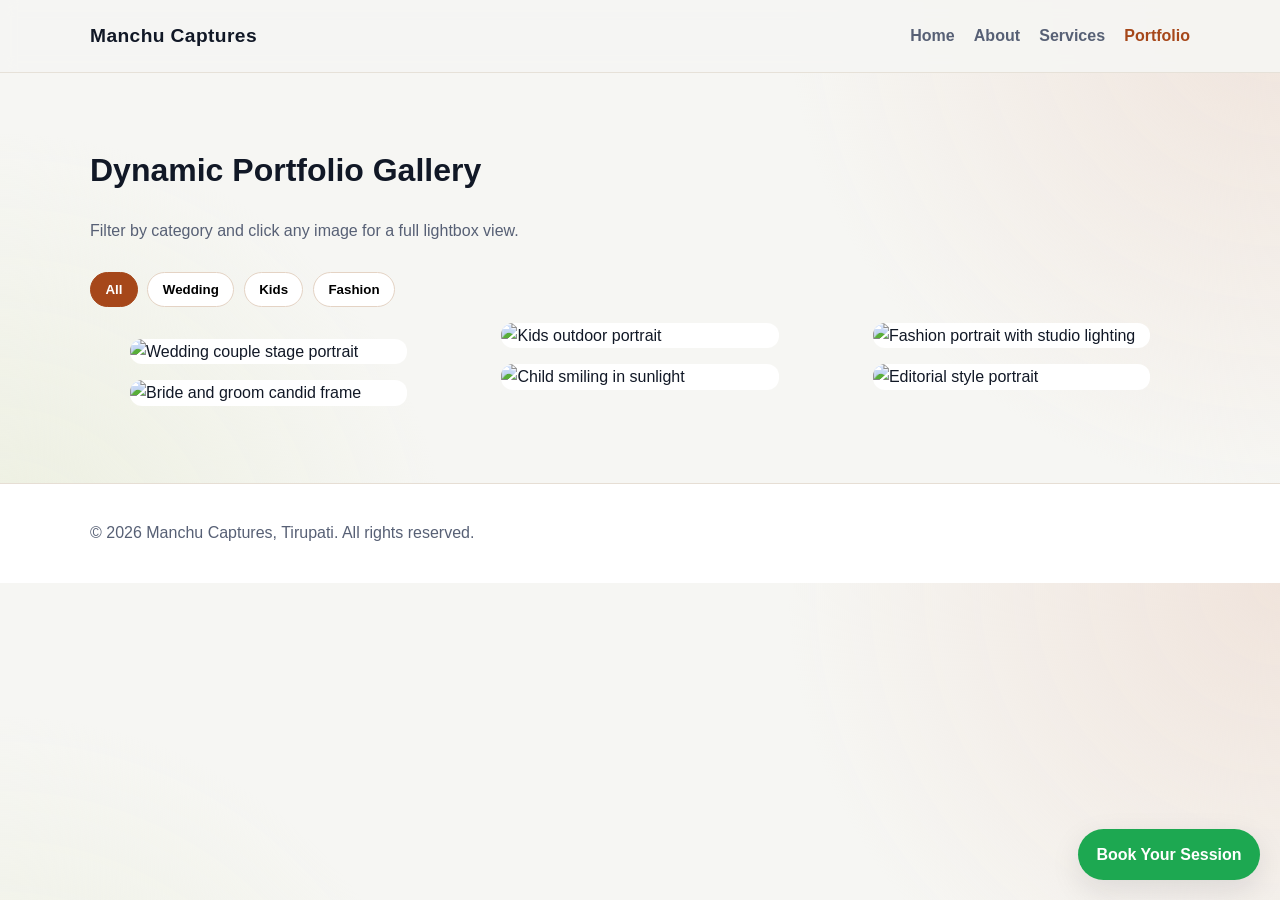
==== portfolio.html @ fa2e5394 "Build static Manchu Captures website with SEO pages, portfolio, and assets" ====
<!doctype html>
<html lang="en">
<head>
  <meta charset="utf-8">
  <meta name="viewport" content="width=device-width, initial-scale=1">
  <title>Photography Portfolio in Tirupati | Manchu Captures</title>
  <meta name="description" content="Browse Manchu Captures portfolio: weddings, kids, and fashion photography from Tirupati's trusted 25-year studio.">
  <link rel="canonical" href="https://manchucaptures.com/portfolio.html">
  <link rel="stylesheet" href="assets/css/styles.css">
  <script defer src="assets/js/portfolio.js"></script>
</head>
<body>
  <header class="site-header">
    <div class="container nav-wrap">
      <a class="brand" href="index.html">Manchu Captures</a>
      <nav>
        <ul class="nav">
          <li><a href="index.html">Home</a></li>
          <li><a href="about.html">About</a></li>
          <li><a href="services/wedding-photography-tirupati.html">Services</a></li>
          <li><a href="portfolio.html" aria-current="page">Portfolio</a></li>
        </ul>
      </nav>
    </div>
  </header>

  <main class="section container">
    <h1>Dynamic Portfolio Gallery</h1>
    <p class="section-lead">Filter by category and click any image for a full lightbox view.</p>
    <div class="filters" role="tablist" aria-label="Portfolio categories">
      <button class="filter-btn active" data-filter="all">All</button>
      <button class="filter-btn" data-filter="wedding">Wedding</button>
      <button class="filter-btn" data-filter="kids">Kids</button>
      <button class="filter-btn" data-filter="fashion">Fashion</button>
    </div>

    <section class="gallery-grid">
      <figure class="gallery-item" data-category="wedding">
        <img loading="lazy" src="https://images.unsplash.com/photo-1583939003579-730e3918a45a?auto=format&fit=crop&w=700&q=80" alt="Wedding couple stage portrait">
      </figure>
      <figure class="gallery-item" data-category="wedding">
        <img loading="lazy" src="https://images.unsplash.com/photo-1520854221256-17451cc331bf?auto=format&fit=crop&w=700&q=80" alt="Bride and groom candid frame">
      </figure>
      <figure class="gallery-item" data-category="kids">
        <img loading="lazy" src="https://images.unsplash.com/photo-1516627145497-ae6968895b74?auto=format&fit=crop&w=700&q=80" alt="Kids outdoor portrait">
      </figure>
      <figure class="gallery-item" data-category="kids">
        <img loading="lazy" src="https://images.unsplash.com/photo-1503919545889-aef636e10ad4?auto=format&fit=crop&w=700&q=80" alt="Child smiling in sunlight">
      </figure>
      <figure class="gallery-item" data-category="fashion">
        <img loading="lazy" src="https://images.unsplash.com/photo-1515886657613-9f3515b0c78f?auto=format&fit=crop&w=700&q=80" alt="Fashion portrait with studio lighting">
      </figure>
      <figure class="gallery-item" data-category="fashion">
        <img loading="lazy" src="https://images.unsplash.com/photo-1464863979621-258859e62245?auto=format&fit=crop&w=700&q=80" alt="Editorial style portrait">
      </figure>
    </section>
  </main>

  <div class="lightbox" id="lightbox" aria-modal="true" role="dialog" aria-label="Image preview">
    <button class="lightbox-close" id="lightboxClose" aria-label="Close image preview">&times;</button>
    <img id="lightboxImage" alt="Expanded portfolio preview">
  </div>

  <a class="floating-wa" href="https://wa.me/91XXXXXXXXXX" aria-label="Chat on WhatsApp">Book Your Session</a>

  <footer class="site-footer">
    <div class="container">
      <p>&copy; 2026 Manchu Captures, Tirupati. All rights reserved.</p>
    </div>
  </footer>
</body>
</html>
---- assets/css/styles.css ----
:root {
  --bg: #f6f6f3;
  --surface: #ffffff;
  --text: #111826;
  --muted: #576075;
  --accent: #a6471a;
  --accent-2: #d98952;
  --ring: #e8cfbf;
  --radius: 14px;
  --shadow: 0 10px 30px rgba(17, 24, 38, 0.1);
}

* {
  box-sizing: border-box;
}

body {
  margin: 0;
  font-family: "Segoe UI", Tahoma, Geneva, Verdana, sans-serif;
  color: var(--text);
  background:
    radial-gradient(circle at top right, #f0e4dc, transparent 35%),
    radial-gradient(circle at bottom left, #ecefdf, transparent 32%),
    var(--bg);
  line-height: 1.6;
}

img {
  max-width: 100%;
  display: block;
}

a {
  color: inherit;
  text-decoration: none;
}

.container {
  width: min(1100px, 92%);
  margin-inline: auto;
}

.site-header {
  position: sticky;
  top: 0;
  z-index: 20;
  backdrop-filter: blur(8px);
  background: rgba(246, 246, 243, 0.9);
  border-bottom: 1px solid #e6e1d8;
}

.nav-wrap {
  display: flex;
  justify-content: space-between;
  align-items: center;
  min-height: 72px;
}

.brand {
  font-size: 1.2rem;
  font-weight: 800;
  letter-spacing: 0.4px;
}

.nav {
  list-style: none;
  padding: 0;
  margin: 0;
  display: flex;
  gap: 1.2rem;
}

.nav a {
  color: var(--muted);
  font-weight: 600;
}

.nav a[aria-current="page"] {
  color: var(--accent);
}

.hero {
  position: relative;
  min-height: 70vh;
  overflow: hidden;
}

.hero-slides {
  position: relative;
  min-height: inherit;
}

.slide {
  position: absolute;
  inset: 0;
  opacity: 0;
  transition: opacity 500ms ease;
  background-size: cover;
  background-position: center;
  display: grid;
  align-items: center;
}

.slide.active {
  opacity: 1;
}

.slide h1,
.slide h2 {
  margin: 0 0 0.6rem;
  color: #fff;
  font-size: clamp(1.8rem, 3.6vw, 3.1rem);
}

.slide p {
  max-width: 650px;
  color: #f7f7f7;
  font-size: clamp(1rem, 2vw, 1.2rem);
}

.hero-dots {
  position: absolute;
  bottom: 26px;
  left: 0;
  right: 0;
  display: flex;
  gap: 10px;
  justify-content: center;
}

.dot {
  width: 10px;
  height: 10px;
  border-radius: 999px;
  border: 0;
  background: rgba(255, 255, 255, 0.45);
  cursor: pointer;
}

.dot.active {
  background: var(--accent-2);
}

.trust-bar {
  background: #111826;
  color: #f7f7f7;
  text-align: center;
  padding: 0.8rem 0;
}

.section {
  padding: 4.5rem 0;
}

.section h2,
.section h1 {
  margin-top: 0;
}

.section-lead {
  color: var(--muted);
  margin-bottom: 1.8rem;
}

.card-grid {
  display: grid;
  grid-template-columns: repeat(3, minmax(0, 1fr));
  gap: 1rem;
}

.service-card {
  background: var(--surface);
  border-radius: var(--radius);
  overflow: hidden;
  box-shadow: var(--shadow);
  border: 1px solid #efe7de;
}

.service-card img {
  width: 100%;
  aspect-ratio: 16 / 10;
  object-fit: cover;
}

.service-card div {
  padding: 1rem;
}

.service-card h3 {
  margin-top: 0.2rem;
  margin-bottom: 0.5rem;
}

.btn {
  display: inline-block;
  padding: 0.68rem 1rem;
  border-radius: 999px;
  font-weight: 700;
  font-size: 0.92rem;
}

.btn-primary {
  background: linear-gradient(145deg, var(--accent), #7f3210);
  color: #fff;
}

.btn-outline {
  border: 1px solid var(--ring);
  color: var(--accent);
}

.split {
  display: grid;
  grid-template-columns: 1fr 1fr;
  gap: 1.4rem;
  align-items: center;
  margin-bottom: 1.6rem;
}

.split.reverse {
  direction: rtl;
}

.split.reverse > * {
  direction: ltr;
}

.split figure {
  background: #fff;
  border: 1px solid #ece2d6;
  border-radius: var(--radius);
  overflow: hidden;
}

.split figcaption {
  padding: 0.65rem 0.8rem;
  font-size: 0.9rem;
  color: var(--muted);
}

.content p {
  margin-bottom: 1rem;
}

.faq h3 {
  margin-bottom: 0.2rem;
}

.faq p {
  margin-top: 0;
}

.filters {
  display: flex;
  gap: 0.6rem;
  flex-wrap: wrap;
  margin-bottom: 1rem;
}

.filter-btn {
  border: 1px solid #e4d3c4;
  background: #fff;
  border-radius: 999px;
  padding: 0.55rem 0.9rem;
  cursor: pointer;
  font-weight: 600;
}

.filter-btn.active {
  background: var(--accent);
  color: #fff;
  border-color: var(--accent);
}

.gallery-grid {
  columns: 3 270px;
  column-gap: 0.9rem;
}

.gallery-item {
  break-inside: avoid;
  margin-bottom: 0.9rem;
  border-radius: 12px;
  overflow: hidden;
  background: #fff;
}

.gallery-item img {
  width: 100%;
  cursor: zoom-in;
}

.lightbox {
  display: none;
  position: fixed;
  inset: 0;
  z-index: 40;
  background: rgba(0, 0, 0, 0.9);
  place-items: center;
}

.lightbox.open {
  display: grid;
}

.lightbox img {
  max-width: min(95vw, 1200px);
  max-height: 85vh;
}

.lightbox-close {
  position: absolute;
  top: 18px;
  right: 18px;
  width: 42px;
  height: 42px;
  border: 0;
  border-radius: 999px;
  cursor: pointer;
  font-size: 1.6rem;
}

.floating-wa {
  position: fixed;
  right: 20px;
  bottom: 20px;
  z-index: 30;
  background: #1da851;
  color: #fff;
  padding: 0.8rem 1.15rem;
  border-radius: 999px;
  font-weight: 700;
  box-shadow: var(--shadow);
}

.site-footer {
  border-top: 1px solid #e6ded4;
  background: #fff;
  padding: 1.3rem 0;
  color: var(--muted);
}

@media (max-width: 900px) {
  .card-grid,
  .split {
    grid-template-columns: 1fr;
  }
}

@media (max-width: 640px) {
  .nav {
    gap: 0.7rem;
    font-size: 0.92rem;
  }
}
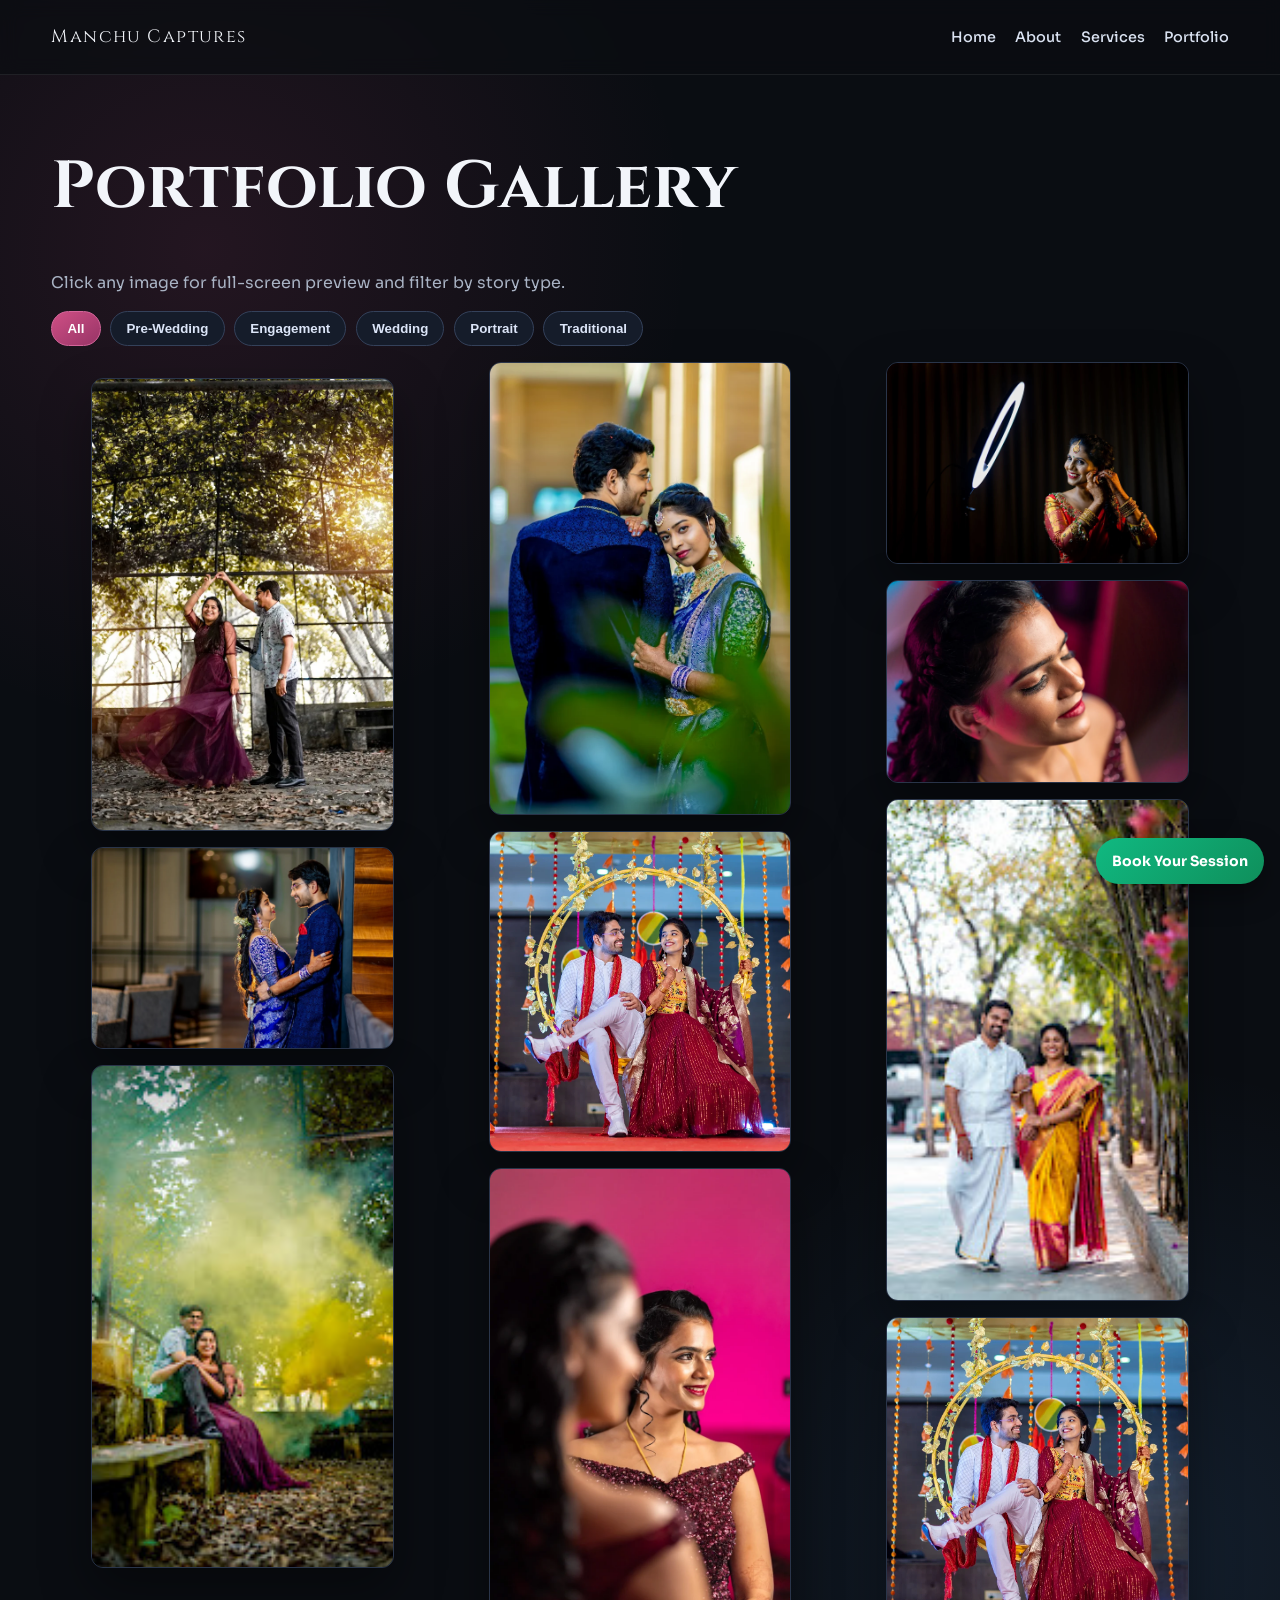
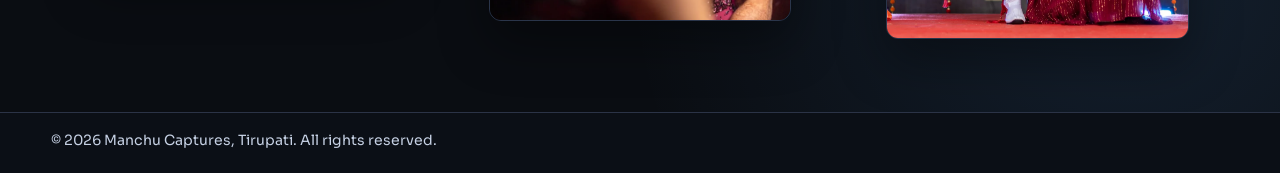
==== commit e34e2584: "Redesign homepage and portfolio with new gallery style" ====
--- a/portfolio.html
+++ b/portfolio.html
@@ -3,9 +3,12 @@
 <head>
   <meta charset="utf-8">
   <meta name="viewport" content="width=device-width, initial-scale=1">
-  <title>Photography Portfolio in Tirupati | Manchu Captures</title>
-  <meta name="description" content="Browse Manchu Captures portfolio: weddings, kids, and fashion photography from Tirupati's trusted 25-year studio.">
+  <title>Creative Portfolio | Manchu Captures</title>
+  <meta name="description" content="Browse creative pre-wedding, engagement, wedding and portrait galleries by Manchu Captures in Tirupati.">
   <link rel="canonical" href="https://manchucaptures.com/portfolio.html">
+  <link rel="preconnect" href="https://fonts.googleapis.com">
+  <link rel="preconnect" href="https://fonts.gstatic.com" crossorigin>
+  <link href="https://fonts.googleapis.com/css2?family=Manrope:wght@400;500;600;700;800&family=Playfair+Display:wght@600;700;800&display=swap" rel="stylesheet">
   <link rel="stylesheet" href="assets/css/styles.css">
   <script defer src="assets/js/portfolio.js"></script>
 </head>
@@ -25,33 +28,47 @@
   </header>
 
   <main class="section container">
-    <h1>Dynamic Portfolio Gallery</h1>
-    <p class="section-lead">Filter by category and click any image for a full lightbox view.</p>
+    <h1>Portfolio Gallery</h1>
+    <p class="section-lead">Click any image for full-screen preview and filter by story type.</p>
     <div class="filters" role="tablist" aria-label="Portfolio categories">
       <button class="filter-btn active" data-filter="all">All</button>
+      <button class="filter-btn" data-filter="prewedding">Pre-Wedding</button>
+      <button class="filter-btn" data-filter="engagement">Engagement</button>
       <button class="filter-btn" data-filter="wedding">Wedding</button>
-      <button class="filter-btn" data-filter="kids">Kids</button>
-      <button class="filter-btn" data-filter="fashion">Fashion</button>
+      <button class="filter-btn" data-filter="portrait">Portrait</button>
+      <button class="filter-btn" data-filter="traditional">Traditional</button>
     </div>
 
     <section class="gallery-grid">
-      <figure class="gallery-item" data-category="wedding">
-        <img loading="lazy" src="https://images.unsplash.com/photo-1583939003579-730e3918a45a?auto=format&fit=crop&w=700&q=80" alt="Wedding couple stage portrait">
+      <figure class="gallery-item" data-category="prewedding">
+        <img loading="lazy" src="assets/images/2024-03-06.webp" alt="Couple dancing under natural sunlight">
+      </figure>
+      <figure class="gallery-item" data-category="engagement">
+        <img loading="lazy" src="assets/images/2024-03-06 (1).webp" alt="Couple in blue attire holding each other indoors">
+      </figure>
+      <figure class="gallery-item" data-category="prewedding">
+        <img loading="lazy" src="assets/images/2024-03-06 (1).jpg" alt="Couple seated with yellow smoke effect during outdoor shoot">
+      </figure>
+      <figure class="gallery-item" data-category="engagement">
+        <img loading="lazy" src="assets/images/2024-03-06 (5).webp" alt="Blue attire engagement portrait with bride looking at camera">
       </figure>
       <figure class="gallery-item" data-category="wedding">
-        <img loading="lazy" src="https://images.unsplash.com/photo-1520854221256-17451cc331bf?auto=format&fit=crop&w=700&q=80" alt="Bride and groom candid frame">
+        <img loading="lazy" src="assets/images/2024-03-06 (3).webp" alt="Traditional couple seated on decorative ceremony swing">
       </figure>
-      <figure class="gallery-item" data-category="kids">
-        <img loading="lazy" src="https://images.unsplash.com/photo-1516627145497-ae6968895b74?auto=format&fit=crop&w=700&q=80" alt="Kids outdoor portrait">
+      <figure class="gallery-item" data-category="portrait">
+        <img loading="lazy" src="assets/images/2024-03-06 (4).webp" alt="Bride closeup portrait in maroon dress with pink backdrop">
       </figure>
-      <figure class="gallery-item" data-category="kids">
-        <img loading="lazy" src="https://images.unsplash.com/photo-1503919545889-aef636e10ad4?auto=format&fit=crop&w=700&q=80" alt="Child smiling in sunlight">
+      <figure class="gallery-item" data-category="portrait">
+        <img loading="lazy" src="assets/images/2024-03-06 (2).webp" alt="Bride portrait lit by ring light against dark curtains">
       </figure>
-      <figure class="gallery-item" data-category="fashion">
-        <img loading="lazy" src="https://images.unsplash.com/photo-1515886657613-9f3515b0c78f?auto=format&fit=crop&w=700&q=80" alt="Fashion portrait with studio lighting">
+      <figure class="gallery-item" data-category="portrait">
+        <img loading="lazy" src="assets/images/2024-03-06 (6).webp" alt="Closeup bridal portrait with soft focus and pink highlights">
       </figure>
-      <figure class="gallery-item" data-category="fashion">
-        <img loading="lazy" src="https://images.unsplash.com/photo-1464863979621-258859e62245?auto=format&fit=crop&w=700&q=80" alt="Editorial style portrait">
+      <figure class="gallery-item" data-category="traditional">
+        <img loading="lazy" src="assets/images/2024-03-06.jpg" alt="Couple walking in traditional yellow and white attire">
+      </figure>
+      <figure class="gallery-item" data-category="wedding">
+        <img loading="lazy" src="assets/images/2024-03-06 (7).webp" alt="Wedding color frame with floral swing and festive decor">
       </figure>
     </section>
   </main>
--- a/assets/css/styles.css
+++ b/assets/css/styles.css
@@ -1,26 +1,34 @@
+@import url("https://fonts.googleapis.com/css2?family=Cinzel:wght@500;600;700&family=Sora:wght@300;400;500;600;700&display=swap");
+
 :root {
-  --bg: #f6f6f3;
-  --surface: #ffffff;
-  --text: #111826;
-  --muted: #576075;
-  --accent: #a6471a;
-  --accent-2: #d98952;
-  --ring: #e8cfbf;
-  --radius: 14px;
-  --shadow: 0 10px 30px rgba(17, 24, 38, 0.1);
+  --bg: #0a0d12;
+  --bg-soft: #121822;
+  --surface: #171e2a;
+  --text: #f2f5fa;
+  --muted: #a9b3c4;
+  --line: #2b3344;
+  --gold: #f0c672;
+  --pink: #cf4f85;
+  --accent: #5ba9ff;
+  --radius: 16px;
+  --shadow: 0 22px 50px rgba(0, 0, 0, 0.38);
 }
 
 * {
   box-sizing: border-box;
 }
 
+html {
+  scroll-behavior: smooth;
+}
+
 body {
   margin: 0;
-  font-family: "Segoe UI", Tahoma, Geneva, Verdana, sans-serif;
+  font-family: "Sora", "Segoe UI", Tahoma, Geneva, Verdana, sans-serif;
   color: var(--text);
   background:
-    radial-gradient(circle at top right, #f0e4dc, transparent 35%),
-    radial-gradient(circle at bottom left, #ecefdf, transparent 32%),
+    radial-gradient(circle at 16% 14%, rgba(207, 79, 133, 0.13), transparent 26%),
+    radial-gradient(circle at 88% 88%, rgba(91, 169, 255, 0.12), transparent 26%),
     var(--bg);
   line-height: 1.6;
 }
@@ -36,185 +44,331 @@
 }
 
 .container {
-  width: min(1100px, 92%);
+  width: min(1180px, 92%);
   margin-inline: auto;
+}
+
+.section {
+  padding: 4.6rem 0;
+}
+
+h1,
+h2,
+h3 {
+  margin-top: 0;
+  font-family: "Cinzel", Georgia, "Times New Roman", serif;
+  line-height: 1.15;
+}
+
+h1 {
+  font-size: clamp(2rem, 5.2vw, 4.5rem);
+}
+
+h2 {
+  font-size: clamp(1.5rem, 3vw, 2.7rem);
+}
+
+.section-lead {
+  color: var(--muted);
+  max-width: 72ch;
+}
+
+.eyebrow {
+  text-transform: uppercase;
+  letter-spacing: 0.18em;
+  font-size: 0.78rem;
+  color: var(--gold);
+  font-weight: 600;
+  margin-bottom: 0.9rem;
 }
 
 .site-header {
   position: sticky;
   top: 0;
-  z-index: 20;
-  backdrop-filter: blur(8px);
-  background: rgba(246, 246, 243, 0.9);
-  border-bottom: 1px solid #e6e1d8;
+  z-index: 50;
+  border-bottom: 1px solid rgba(255, 255, 255, 0.08);
+  backdrop-filter: blur(9px);
+  background: rgba(10, 13, 18, 0.7);
 }
 
 .nav-wrap {
+  min-height: 74px;
   display: flex;
+  align-items: center;
   justify-content: space-between;
-  align-items: center;
-  min-height: 72px;
 }
 
 .brand {
-  font-size: 1.2rem;
-  font-weight: 800;
-  letter-spacing: 0.4px;
+  font-family: "Cinzel", Georgia, "Times New Roman", serif;
+  font-size: 1.12rem;
+  letter-spacing: 0.08em;
 }
 
 .nav {
   list-style: none;
+  margin: 0;
   padding: 0;
-  margin: 0;
   display: flex;
   gap: 1.2rem;
 }
 
 .nav a {
-  color: var(--muted);
-  font-weight: 600;
-}
-
-.nav a[aria-current="page"] {
-  color: var(--accent);
+  color: #dae2f1;
+  font-size: 0.9rem;
+  font-weight: 500;
+}
+
+.nav a:hover {
+  color: var(--gold);
 }
 
 .hero {
+  min-height: 84vh;
   position: relative;
-  min-height: 70vh;
+  display: grid;
+  align-items: center;
   overflow: hidden;
 }
 
-.hero-slides {
-  position: relative;
-  min-height: inherit;
-}
-
-.slide {
+.hero-bg {
   position: absolute;
   inset: 0;
-  opacity: 0;
-  transition: opacity 500ms ease;
   background-size: cover;
   background-position: center;
-  display: grid;
-  align-items: center;
-}
-
-.slide.active {
+  opacity: 0;
+  transform: scale(1.06);
+  transition: opacity 900ms ease, transform 6s ease;
+}
+
+.hero-bg.active {
   opacity: 1;
-}
-
-.slide h1,
-.slide h2 {
-  margin: 0 0 0.6rem;
-  color: #fff;
-  font-size: clamp(1.8rem, 3.6vw, 3.1rem);
-}
-
-.slide p {
-  max-width: 650px;
-  color: #f7f7f7;
-  font-size: clamp(1rem, 2vw, 1.2rem);
-}
-
-.hero-dots {
+  transform: scale(1);
+}
+
+.hero-overlay {
   position: absolute;
-  bottom: 26px;
-  left: 0;
-  right: 0;
+  inset: 0;
+  background:
+    linear-gradient(95deg, rgba(8, 9, 12, 0.8), rgba(8, 9, 12, 0.4)),
+    linear-gradient(0deg, rgba(8, 9, 12, 0.7), rgba(8, 9, 12, 0.35));
+}
+
+.hero-content {
+  position: relative;
+  z-index: 2;
+  max-width: 760px;
+  padding: 2rem 0;
+}
+
+.hero-content p {
+  color: #d4dced;
+  max-width: 62ch;
+  font-size: 1.05rem;
+}
+
+.hero-actions {
+  margin-top: 1.4rem;
   display: flex;
-  gap: 10px;
-  justify-content: center;
-}
-
-.dot {
-  width: 10px;
-  height: 10px;
-  border-radius: 999px;
-  border: 0;
-  background: rgba(255, 255, 255, 0.45);
-  cursor: pointer;
-}
-
-.dot.active {
-  background: var(--accent-2);
-}
-
-.trust-bar {
-  background: #111826;
-  color: #f7f7f7;
-  text-align: center;
-  padding: 0.8rem 0;
-}
-
-.section {
-  padding: 4.5rem 0;
-}
-
-.section h2,
-.section h1 {
-  margin-top: 0;
-}
-
-.section-lead {
-  color: var(--muted);
-  margin-bottom: 1.8rem;
-}
-
-.card-grid {
-  display: grid;
-  grid-template-columns: repeat(3, minmax(0, 1fr));
-  gap: 1rem;
-}
-
-.service-card {
-  background: var(--surface);
-  border-radius: var(--radius);
-  overflow: hidden;
-  box-shadow: var(--shadow);
-  border: 1px solid #efe7de;
-}
-
-.service-card img {
-  width: 100%;
-  aspect-ratio: 16 / 10;
-  object-fit: cover;
-}
-
-.service-card div {
-  padding: 1rem;
-}
-
-.service-card h3 {
-  margin-top: 0.2rem;
-  margin-bottom: 0.5rem;
+  gap: 0.75rem;
+  flex-wrap: wrap;
 }
 
 .btn {
   display: inline-block;
-  padding: 0.68rem 1rem;
+  padding: 0.74rem 1.1rem;
   border-radius: 999px;
+  font-size: 0.9rem;
   font-weight: 700;
-  font-size: 0.92rem;
 }
 
 .btn-primary {
-  background: linear-gradient(145deg, var(--accent), #7f3210);
+  background: linear-gradient(145deg, var(--gold), #d89e3e);
+  color: #1d1510;
+}
+
+.btn-outline {
+  border: 1px solid rgba(240, 198, 114, 0.55);
+  color: #fde5b2;
+  background: rgba(255, 255, 255, 0.04);
+}
+
+.trust-band {
+  background: linear-gradient(90deg, #131926, #161f30);
+  border-top: 1px solid #263148;
+  border-bottom: 1px solid #263148;
+}
+
+.trust-grid {
+  display: grid;
+  grid-template-columns: repeat(4, minmax(0, 1fr));
+  gap: 0.8rem;
+  padding: 1.1rem 0;
+}
+
+.trust-grid article {
+  border: 1px solid #29334a;
+  border-radius: 12px;
+  padding: 0.75rem 0.85rem;
+  background: rgba(255, 255, 255, 0.03);
+}
+
+.trust-grid strong {
+  display: block;
+  color: var(--gold);
+}
+
+.trust-grid span {
+  font-size: 0.8rem;
+  color: var(--muted);
+}
+
+.filters {
+  display: flex;
+  flex-wrap: wrap;
+  gap: 0.6rem;
+  margin-bottom: 1rem;
+}
+
+.filter-btn {
+  border: 1px solid #34415a;
+  background: #151c2a;
+  color: #dce5f8;
+  border-radius: 999px;
+  padding: 0.55rem 0.95rem;
+  font-weight: 600;
+  cursor: pointer;
+}
+
+.filter-btn.active {
+  background: linear-gradient(145deg, var(--pink), #973466);
+  border-color: #d4659a;
   color: #fff;
 }
 
-.btn-outline {
-  border: 1px solid var(--ring);
-  color: var(--accent);
-}
-
-.split {
+.gallery-grid {
+  columns: 3 260px;
+  column-gap: 0.95rem;
+}
+
+.gallery-item {
+  break-inside: avoid;
+  margin-bottom: 0.95rem;
+  border-radius: 12px;
+  overflow: hidden;
+  border: 1px solid #2a354a;
+  box-shadow: var(--shadow);
+  background: #0f1420;
+}
+
+.gallery-item img {
+  width: 100%;
+  cursor: zoom-in;
+  transition: transform 320ms ease;
+}
+
+.gallery-item:hover img {
+  transform: scale(1.03);
+}
+
+#about {
+  background: linear-gradient(180deg, rgba(18, 24, 34, 0.35), rgba(18, 24, 34, 0.7));
+}
+
+.about-grid {
   display: grid;
   grid-template-columns: 1fr 1fr;
   gap: 1.4rem;
   align-items: center;
-  margin-bottom: 1.6rem;
+}
+
+.about-grid p {
+  color: var(--muted);
+}
+
+.about-image {
+  margin: 0;
+  border-radius: var(--radius);
+  overflow: hidden;
+  border: 1px solid #2d3750;
+  box-shadow: var(--shadow);
+}
+
+.services-grid {
+  display: grid;
+  grid-template-columns: repeat(4, minmax(0, 1fr));
+  gap: 0.9rem;
+}
+
+.service-card {
+  background: linear-gradient(150deg, #141c2a 0%, #171f2e 100%);
+  border: 1px solid #2e384f;
+  border-radius: var(--radius);
+  padding: 1.05rem;
+}
+
+.service-card h3 {
+  margin-bottom: 0.4rem;
+  font-size: 1.05rem;
+}
+
+.service-card p {
+  margin: 0;
+  color: var(--muted);
+  font-size: 0.92rem;
+}
+
+.contact-wrap {
+  background: linear-gradient(90deg, rgba(12, 16, 24, 0.95), rgba(13, 20, 30, 0.92));
+  border-top: 1px solid #29324a;
+  border-bottom: 1px solid #29324a;
+}
+
+.contact-grid {
+  display: grid;
+  grid-template-columns: 1fr 1fr;
+  gap: 1rem;
+}
+
+.contact-grid p {
+  color: var(--muted);
+}
+
+.booking-form {
+  display: grid;
+  gap: 0.45rem;
+  background: #111725;
+  border: 1px solid #2c3850;
+  border-radius: var(--radius);
+  padding: 1rem;
+}
+
+.booking-form label {
+  font-size: 0.82rem;
+  color: #d9e2f5;
+}
+
+.booking-form input,
+.booking-form select,
+.booking-form textarea {
+  width: 100%;
+  border: 1px solid #32405b;
+  border-radius: 10px;
+  padding: 0.68rem 0.75rem;
+  color: #f4f7ff;
+  background: #0d1320;
+  font: inherit;
+}
+
+.booking-form textarea {
+  resize: vertical;
+}
+
+.split {
+  display: grid;
+  grid-template-columns: 1fr 1fr;
+  gap: 1.3rem;
+  margin-bottom: 1.2rem;
+  align-items: center;
 }
 
 .split.reverse {
@@ -226,20 +380,20 @@
 }
 
 .split figure {
-  background: #fff;
-  border: 1px solid #ece2d6;
-  border-radius: var(--radius);
+  margin: 0;
+  border-radius: 12px;
   overflow: hidden;
+  border: 1px solid #2e384f;
 }
 
 .split figcaption {
-  padding: 0.65rem 0.8rem;
-  font-size: 0.9rem;
+  padding: 0.62rem 0.72rem;
+  font-size: 0.84rem;
   color: var(--muted);
 }
 
 .content p {
-  margin-bottom: 1rem;
+  color: #d3dceb;
 }
 
 .faq h3 {
@@ -248,54 +402,15 @@
 
 .faq p {
   margin-top: 0;
-}
-
-.filters {
-  display: flex;
-  gap: 0.6rem;
-  flex-wrap: wrap;
-  margin-bottom: 1rem;
-}
-
-.filter-btn {
-  border: 1px solid #e4d3c4;
-  background: #fff;
-  border-radius: 999px;
-  padding: 0.55rem 0.9rem;
-  cursor: pointer;
-  font-weight: 600;
-}
-
-.filter-btn.active {
-  background: var(--accent);
-  color: #fff;
-  border-color: var(--accent);
-}
-
-.gallery-grid {
-  columns: 3 270px;
-  column-gap: 0.9rem;
-}
-
-.gallery-item {
-  break-inside: avoid;
-  margin-bottom: 0.9rem;
-  border-radius: 12px;
-  overflow: hidden;
-  background: #fff;
-}
-
-.gallery-item img {
-  width: 100%;
-  cursor: zoom-in;
+  color: var(--muted);
 }
 
 .lightbox {
   display: none;
   position: fixed;
   inset: 0;
-  z-index: 40;
-  background: rgba(0, 0, 0, 0.9);
+  z-index: 80;
+  background: rgba(4, 5, 8, 0.92);
   place-items: center;
 }
 
@@ -304,52 +419,94 @@
 }
 
 .lightbox img {
-  max-width: min(95vw, 1200px);
-  max-height: 85vh;
+  max-width: min(94vw, 1220px);
+  max-height: 88vh;
+  border-radius: 10px;
 }
 
 .lightbox-close {
   position: absolute;
   top: 18px;
-  right: 18px;
+  right: 20px;
   width: 42px;
   height: 42px;
+  border-radius: 999px;
   border: 0;
-  border-radius: 999px;
+  color: #fff;
+  background: rgba(255, 255, 255, 0.2);
+  font-size: 1.55rem;
   cursor: pointer;
-  font-size: 1.6rem;
 }
 
 .floating-wa {
   position: fixed;
-  right: 20px;
-  bottom: 20px;
-  z-index: 30;
-  background: #1da851;
+  right: 16px;
+  bottom: 16px;
+  z-index: 70;
+  background: linear-gradient(135deg, #10b981, #0f8f5b);
   color: #fff;
-  padding: 0.8rem 1.15rem;
   border-radius: 999px;
+  padding: 0.72rem 1rem;
+  box-shadow: 0 12px 28px rgba(0, 0, 0, 0.35);
+  font-size: 0.88rem;
   font-weight: 700;
-  box-shadow: var(--shadow);
 }
 
 .site-footer {
-  border-top: 1px solid #e6ded4;
-  background: #fff;
-  padding: 1.3rem 0;
-  color: var(--muted);
-}
-
-@media (max-width: 900px) {
-  .card-grid,
+  border-top: 1px solid #2b3346;
+  background: #0b0f16;
+  padding: 1rem 0 1.3rem;
+}
+
+.footer-grid {
+  display: flex;
+  justify-content: space-between;
+  gap: 1rem;
+  flex-wrap: wrap;
+}
+
+.site-footer p,
+.site-footer a {
+  margin: 0;
+  color: #c6d1e4;
+  font-size: 0.88rem;
+}
+
+@media (max-width: 1024px) {
+  .about-grid,
+  .contact-grid,
   .split {
     grid-template-columns: 1fr;
   }
-}
-
-@media (max-width: 640px) {
+
+  .services-grid {
+    grid-template-columns: repeat(2, minmax(0, 1fr));
+  }
+
+  .trust-grid {
+    grid-template-columns: repeat(2, minmax(0, 1fr));
+  }
+}
+
+@media (max-width: 700px) {
+  .nav-wrap {
+    min-height: auto;
+    padding: 0.8rem 0;
+    flex-direction: column;
+    gap: 0.65rem;
+  }
+
   .nav {
-    gap: 0.7rem;
-    font-size: 0.92rem;
-  }
-}
+    justify-content: center;
+    flex-wrap: wrap;
+  }
+
+  .section {
+    padding: 3.4rem 0;
+  }
+
+  .services-grid,
+  .trust-grid {
+    grid-template-columns: 1fr;
+  }
+}
